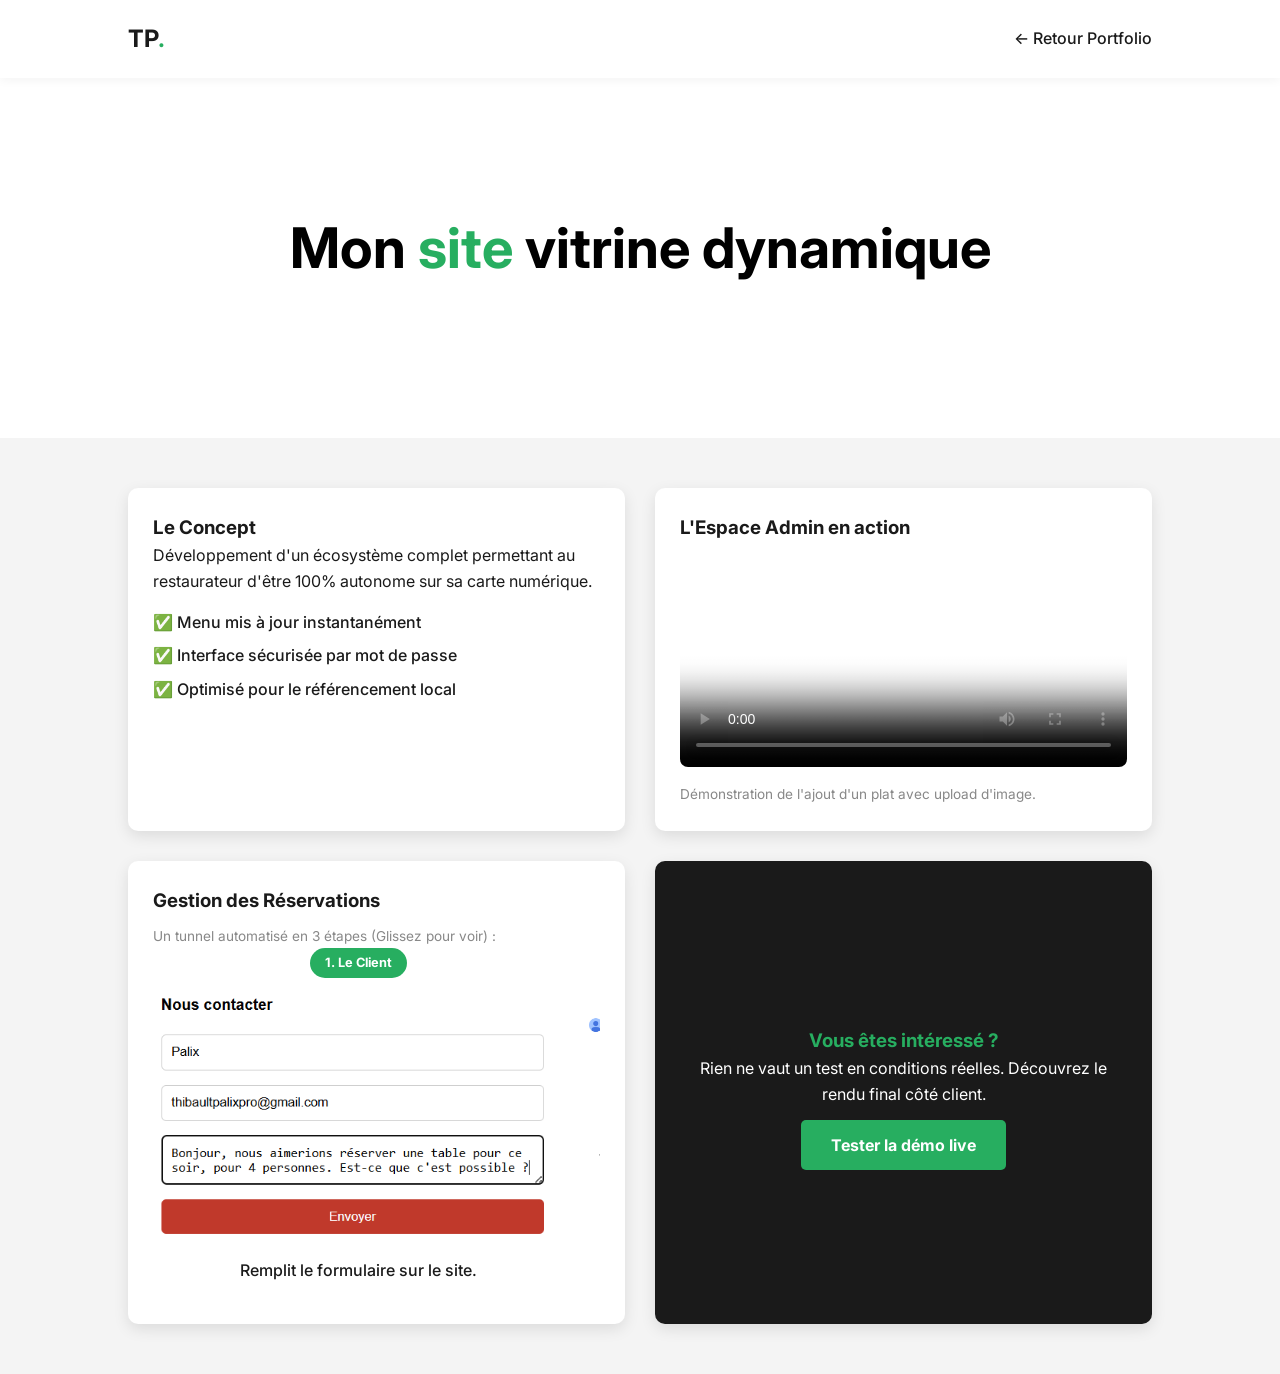
==== site-vitrine.html @ 6a7a67b1 "Update site-vitrine.html" ====
<!DOCTYPE html>
<html lang="fr">
<head>
    <meta charset="UTF-8">
    <meta name="viewport" content="width=device-width, initial-scale=1.0">
    <title>PALIX Thibault | Développeur de Solutions Web</title>
    <link rel="stylesheet" href="style.css">
    <link href="https://fonts.googleapis.com/css2?family=Inter:wght@400;700&display=swap" rel="stylesheet">
</head>
<body>

    <nav>
        <div class="logo">TP<span>.</span></div>
        <div class="links">
            <a href="index.html">← Retour Portfolio</a>
        </div>
    </nav>

    <header class="project-header">
        <h1>Mon <span>site</span> vitrine dynamique</h1>
        <!--<p>Une solution clé en main pour restaurateurs exigeants.</p>-->
    </header>

    <section class="container">
        <div class="grid-details">
            
            <div class="card detail-card">
                <div class="card-content">
                    <h3>Le Concept</h3>
                    <p>Développement d'un écosystème complet permettant au restaurateur d'être 100% autonome sur sa carte numérique.</p>
                    <ul class="features-list">
                        <li>✅ Menu mis à jour instantanément</li>
                        <li>✅ Interface sécurisée par mot de passe</li>
                        <li>✅ Optimisé pour le référencement local</li>
                    </ul>
                </div>
            </div>

            <div class="card detail-card">
                <div class="card-content">
                    <h3>L'Espace Admin en action</h3>
                    <div class="video-container">
                        <video controls poster="images/poster-video.jpg" style="width:100%; border-radius:8px;">
                            <source src="videos/demo-admin.mp4" type="video/mp4">
                            Votre navigateur ne supporte pas la vidéo.
                        </video>
                    </div>
                    <p class="small-text">Démonstration de l'ajout d'un plat avec upload d'image.</p>
                </div>
            </div>

            <div class="card detail-card">
                <div class="card-content">
                    <h3>Gestion des Réservations</h3>
                    <p class="small-text">Un tunnel automatisé en 3 étapes (Glissez pour voir) :</p>
                    
                    <div class="step-slider">
                        <div class="step">
                            <span class="step-badge">1. Le Client</span>
                            <img src="./image/formulaire-remplie.png" alt="Formulaire remplie" class="img-full" style="max-height: 350px;">
                            <p class="step-desc">Remplit le formulaire sur le site.</p>
                        </div>
                        
                        <div class="step">
                            <span class="step-badge">2. Le Restaurant</span>
                            <img src="./image/recu-restaurant.png" alt="Mail resto" class="img-full">
                            <p class="step-desc">Vous recevez une mail de réservation instantanée.</p>
                        </div>
                        
                        <div class="step">
                            <span class="step-badge">3. Le Client</span>
                            <img src="./image/recu-client.png" alt="Mail client" class="img-full">
                            <p class="step-desc">Le client est rassuré par un mail automatique.</p>
                        </div>
                    </div>
                </div>
            </div>

            <div class="card detail-card highlight-card">
                <div class="card-content">
                    <h3>Vous êtes intéressé ?</h3>
                    <p>Rien ne vaut un test en conditions réelles. Découvrez le rendu final côté client.</p>
                    <br>
                    <a href="https://test-ledelice.fr" target="_blank" class="cta">Tester la démo live</a>
                </div>
            </div>

        </div>
    </section>

</body>
</html>
---- style.css ----
:root {
    --primary: #27ae60;
    --dark: #1a1a1a;
    --light: #f4f4f4;
    --gray: #888;
}

* { margin: 0; padding: 0; box-sizing: border-box; }
body { font-family: 'Inter', sans-serif; line-height: 1.6; color: var(--dark); background: var(--light); scroll-behavior: smooth; }

/* Navigation */
nav { display: flex; justify-content: space-between; align-items: center; padding: 20px 10%; background: white; position: sticky; top: 0; z-index: 1000; box-shadow: 0 2px 10px rgba(0,0,0,0.05); }
.logo { font-size: 1.5rem; font-weight: bold; }
.logo span { color: var(--primary); }
.links a { text-decoration: none; color: var(--dark); margin-left: 20px; font-weight: 500; }
.btn-contact { background: var(--dark); color: white !important; padding: 10px 20px; border-radius: 5px; }

/* Hero Section */
header { height: 80vh; display: flex; align-items: center; justify-content: center; text-align: center; background: white; padding: 0 10%; }
.hero h1 { font-size: 3.5rem; margin-bottom: 20px; max-width: 800px; }
.hero h1 span { color: var(--primary); }
.hero p { font-size: 1.2rem; color: var(--gray); max-width: 600px; margin: 0 auto 30px; }
.cta { background: var(--primary); color: white; padding: 15px 30px; text-decoration: none; border-radius: 5px; font-weight: bold; }

/* Grille de projets */
#projets { padding: 100px 10%; }
h2 { font-size: 2.5rem; margin-bottom: 50px; text-align: center; }
.grid {display: grid; grid-template-columns: repeat(2, 1fr); gap: 30px; padding: 20px; }
.card { background: white; border-radius: 10px; overflow: hidden; transition: transform 0.3s; box-shadow: 0 5px 15px rgba(0,0,0,0.1); }
.card:hover { transform: translateY(-10px); }
.card-img { height: 200px; background-size: cover; background-position: center; background-color: #ddd; }
.card-content { padding: 25px; }
.tags { margin: 15px 0; }
.tags span { font-size: 0.8rem; background: #eee; padding: 4px 10px; border-radius: 20px; margin-right: 5px; color: var(--gray); }
.view-project { color: var(--primary); text-decoration: none; font-weight: bold; }

/* Services */
#services { background: var(--dark); color: white; padding: 100px 10%; }
.services-container { display: flex; justify-content: space-around; flex-wrap: wrap; text-align: center; }
.service { flex: 1; min-width: 250px; padding: 20px; }
.service .icon { font-size: 3rem; margin-bottom: 20px; }



/*--------- PAGE SITE VITRINE -------------------*/
.container {padding: 50px 10%; background: var(--light); }
.grid-details {display: grid; grid-template-columns: repeat(2, 1fr); gap: 30px; }

/* Header */
.project-header {height: 40vh !important; display: flex; align-items: center; justify-content: center; text-align: center; background: white; padding: 0 10%;
    color: black; }
.project-header h1 { font-size: 3.5rem; margin-bottom: 20px; max-width: 800px; }
.project-header h1 span { color: var(--primary); }

/* Card description*/
.features-list {list-style: none; margin-top: 15px; }
.features-list li {margin-bottom: 8px; font-weight: 500; }

/* Card lien vers site*/
.highlight-card {background: var(--dark) !important; color: white; text-align: center; display: flex; align-items: center; justify-content: center; }
.highlight-card h3 { color: var(--primary); }

.small-text {
    font-size: 0.85rem;
    color: var(--gray);
    margin-top: 10px;
}


/* Card formulaire */
.step-slider {
    display: flex;
    overflow-x: auto; /* Active le scroll horizontal */
    gap: 20px;
    padding-bottom: 15px;
    scroll-snap-type: x mandatory; 
    scrollbar-width: thin; /* Pour Firefox */
    align-items: flex-start
}

/* Personnalisation de la barre de défilement (Chrome/Safari) */
.step-slider::-webkit-scrollbar {
    height: 6px;
}
.step-slider::-webkit-scrollbar-thumb {
    background: var(--primary);
    border-radius: 10px;
}

/* Chaque étape prend 85% de la largeur de la carte */
.step {
    flex: 0 0 92%; /* Ne grandit pas, ne rétrécit pas, fait 92% de large */
    flex-shrink: 0; /* FORCE la largeur, empêche l'écrasement */
    display: flex;
    flex-direction: column;
    align-items: center;
    justify-content: flex-start; /* Aligne tout en haut */
    height: auto; /* Laisse la carte s'agrandir selon l'image */
}

.img-full {
    width: 100%; /* Prend toute la largeur de la carte .step */
    height: auto; /* CALCULE LA HAUTEUR PROPORTIONNELLEMENT */
    flex-shrink: 0; /* Interdiction de réduire la hauteur */
    object-fit: contain; 
}

.step-badge {
    display: inline-block;
    margin-bottom: 15px;
    background: var(--primary);
    color: white;
    padding: 5px 15px;
    border-radius: 20px;
    font-size: 0.8rem;
    font-weight: bold;
}

.step-desc {
    margin-top: 15px;
    font-weight: 500;
    color: var(--dark);
}





/*Footer*/
footer { text-align: center; padding: 50px; color: var(--gray); font-size: 0.9rem; }








/* Responsive */
@media (max-width: 768px) {
    .hero h1 { font-size: 2.2rem; }
}
@media (max-width: 768px) {
    .grid {
        /* Sur téléphone, on repasse à 1 seule colonne */
        grid-template-columns: 1fr;
    }
}


/* Version Mobile : on empile les étapes */
@media (max-width: 600px) {
    .step-gallery {
        grid-template-columns: 1fr;
    }
    .img-step {
        height: auto;
    }
}

/* Responsive : Tout en 1 colonne sur mobile */
@media (max-width: 900px) {
    .grid-details {
        grid-template-columns: 1fr;
    }
}
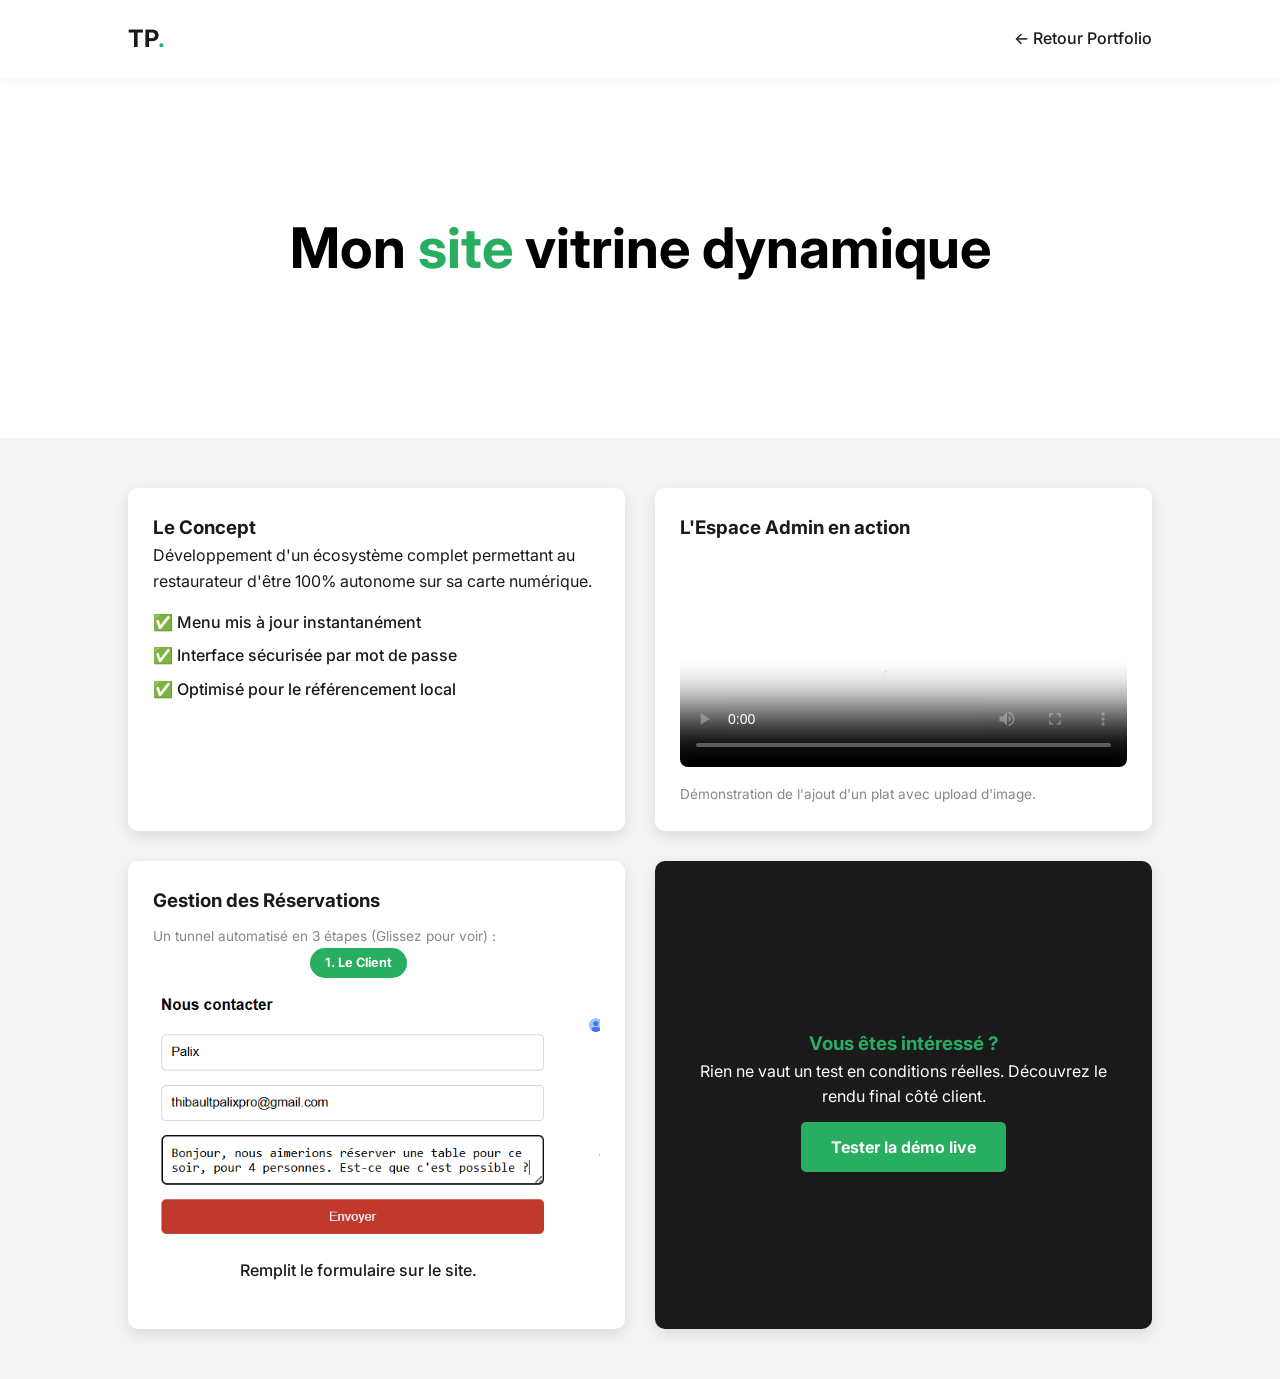
==== commit 51208690: "Update site-vitrine.html" ====
--- a/site-vitrine.html
+++ b/site-vitrine.html
@@ -57,7 +57,7 @@
                     <div class="step-slider">
                         <div class="step">
                             <span class="step-badge">1. Le Client</span>
-                            <img src="./image/formulaire-remplie.png" alt="Formulaire remplie" class="img-full" style="max-height: 350px;">
+                            <img src="./image/formulaire-remplie.png" alt="Formulaire remplie" class="img-full">
                             <p class="step-desc">Remplit le formulaire sur le site.</p>
                         </div>
                         
--- a/style.css
+++ b/style.css
@@ -70,13 +70,14 @@
 /* Card formulaire */
 .step-slider {
     display: flex;
-    overflow-x: auto; /* Active le scroll horizontal */
+    overflow-x: auto;
     gap: 20px;
-    padding-bottom: 15px;
+    padding-bottom: 20px; 
     scroll-snap-type: x mandatory; 
-    scrollbar-width: thin; /* Pour Firefox */
-    align-items: flex-start
+    scrollbar-width: thin;
+    align-items: flex-start;
 }
+
 
 /* Personnalisation de la barre de défilement (Chrome/Safari) */
 .step-slider::-webkit-scrollbar {
@@ -99,10 +100,12 @@
 }
 
 .img-full {
-    width: 100%; /* Prend toute la largeur de la carte .step */
-    height: auto; /* CALCULE LA HAUTEUR PROPORTIONNELLEMENT */
-    flex-shrink: 0; /* Interdiction de réduire la hauteur */
+    width: 100%; 
+    height: auto !important; /* Le !important force le ratio naturel */
+    max-height: none !important; /* On enlève toute limite de hauteur */
+    display: block;
     object-fit: contain; 
+    flex-shrink: 0;
 }
 
 .step-badge {
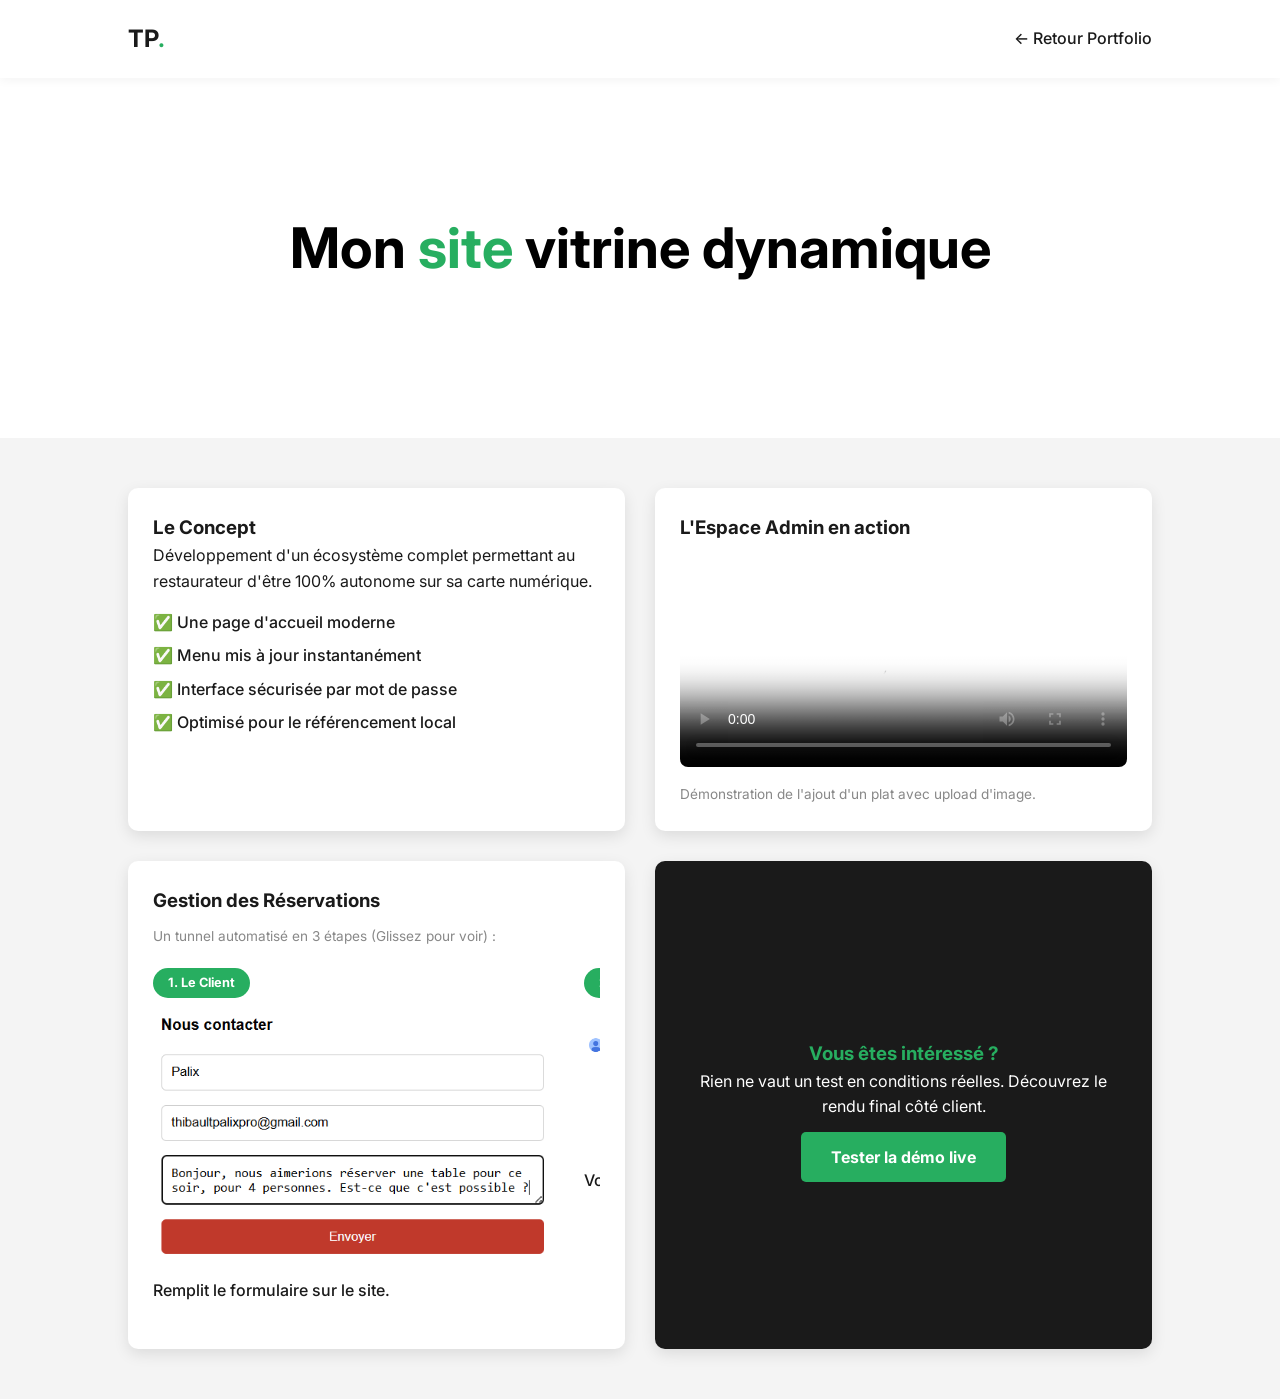
==== commit 8ee05576: "Update site-vitrine.html" ====
--- a/site-vitrine.html
+++ b/site-vitrine.html
@@ -29,6 +29,7 @@
                     <h3>Le Concept</h3>
                     <p>Développement d'un écosystème complet permettant au restaurateur d'être 100% autonome sur sa carte numérique.</p>
                     <ul class="features-list">
+                        <li>✅ Une page d'accueil moderne</li>
                         <li>✅ Menu mis à jour instantanément</li>
                         <li>✅ Interface sécurisée par mot de passe</li>
                         <li>✅ Optimisé pour le référencement local</li>
--- a/style.css
+++ b/style.css
@@ -69,13 +69,15 @@
 
 /* Card formulaire */
 .step-slider {
-    display: flex;
-    overflow-x: auto;
+    display: flex !important;
+    flex-direction: row !important;
+    overflow-x: auto !important;
+    overflow-y: hidden !important; /* Empêche le scroll vertical interne */
     gap: 20px;
-    padding-bottom: 20px; 
-    scroll-snap-type: x mandatory; 
-    scrollbar-width: thin;
-    align-items: flex-start;
+    padding: 20px 0;
+    scroll-snap-type: x mandatory;
+    align-items: flex-start !important; /* Aligne en haut, ne force pas la hauteur */
+    min-height: min-content; /* S'adapte au contenu le plus haut */
 }
 
 
@@ -90,22 +92,21 @@
 
 /* Chaque étape prend 85% de la largeur de la carte */
 .step {
-    flex: 0 0 92%; /* Ne grandit pas, ne rétrécit pas, fait 92% de large */
-    flex-shrink: 0; /* FORCE la largeur, empêche l'écrasement */
-    display: flex;
-    flex-direction: column;
-    align-items: center;
-    justify-content: flex-start; /* Aligne tout en haut */
-    height: auto; /* Laisse la carte s'agrandir selon l'image */
+    flex: 0 0 92% !important;
+    flex-shrink: 0 !important;
+    display: block !important; /* On enlève le flex interne pour tester */
+    height: auto !important; 
+    min-height: 100px;
+    background: #fff;
+    scroll-snap-align: center;
 }
 
 .img-full {
-    width: 100%; 
-    height: auto !important; /* Le !important force le ratio naturel */
-    max-height: none !important; /* On enlève toute limite de hauteur */
-    display: block;
-    object-fit: contain; 
-    flex-shrink: 0;
+    width: 100% !important;
+    height: auto !important; /* Crucial pour garder le ratio */
+    display: block !important;
+    object-fit: contain !important;
+    max-height: none !important; /* On fait sauter toutes les limites */
 }
 
 .step-badge {
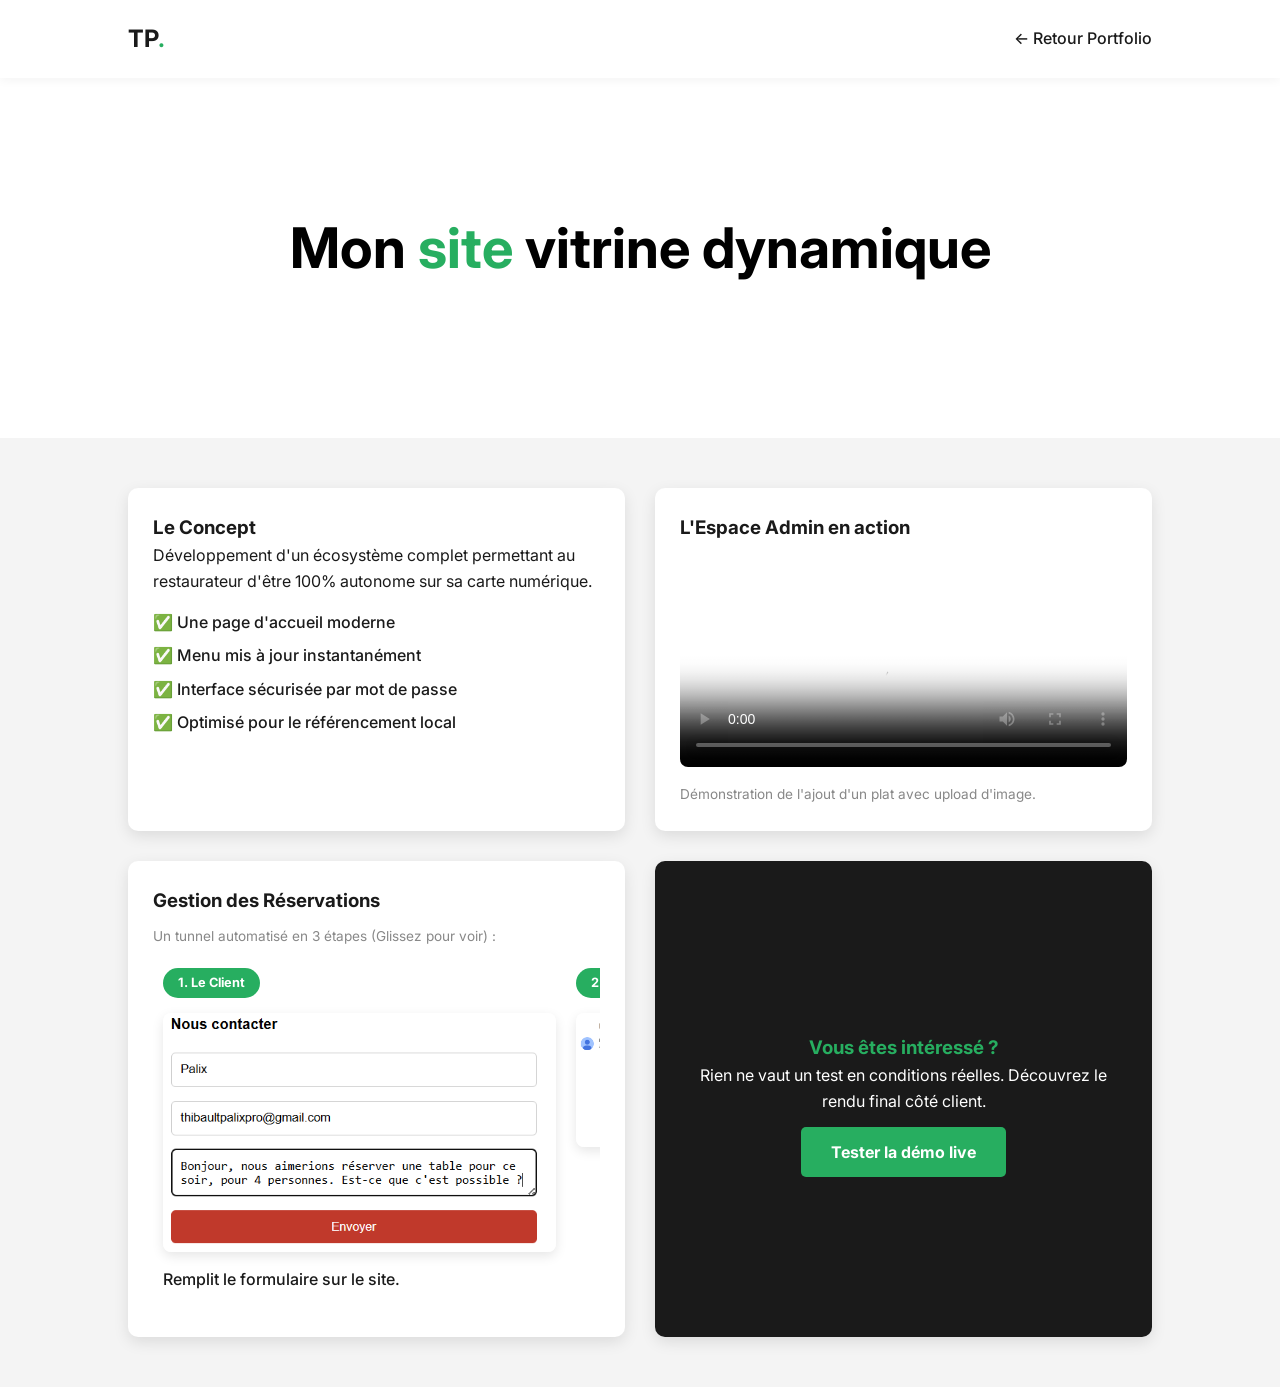
==== commit 007207e4: "Update site-vitrine.html" ====
--- a/site-vitrine.html
+++ b/site-vitrine.html
@@ -65,7 +65,7 @@
                         <div class="step">
                             <span class="step-badge">2. Le Restaurant</span>
                             <img src="./image/recu-restaurant.png" alt="Mail resto" class="img-full">
-                            <p class="step-desc">Vous recevez une mail de réservation instantanée.</p>
+                           <!-- <p class="step-desc">Vous recevez une mail de réservation instantanée.</p>-->
                         </div>
                         
                         <div class="step">
--- a/style.css
+++ b/style.css
@@ -68,46 +68,42 @@
 
 
 /* Card formulaire */
+/* Le bandeau de défilement */
 .step-slider {
     display: flex !important;
     flex-direction: row !important;
     overflow-x: auto !important;
-    overflow-y: hidden !important; /* Empêche le scroll vertical interne */
+    overflow-y: hidden !important;
     gap: 20px;
-    padding: 20px 0;
+    padding: 20px 10px;
+    align-items: flex-start !important; /* IMPORTANT : aligne en haut, laisse pendre le bas */
     scroll-snap-type: x mandatory;
-    align-items: flex-start !important; /* Aligne en haut, ne force pas la hauteur */
-    min-height: min-content; /* S'adapte au contenu le plus haut */
 }
 
-
-/* Personnalisation de la barre de défilement (Chrome/Safari) */
-.step-slider::-webkit-scrollbar {
-    height: 6px;
-}
-.step-slider::-webkit-scrollbar-thumb {
-    background: var(--primary);
-    border-radius: 10px;
-}
-
-/* Chaque étape prend 85% de la largeur de la carte */
+/* Chaque étape (le bloc avec le badge + l'image) */
 .step {
     flex: 0 0 92% !important;
     flex-shrink: 0 !important;
-    display: block !important; /* On enlève le flex interne pour tester */
-    height: auto !important; 
-    min-height: 100px;
+    height: auto !important; /* Laisse la hauteur s'adapter à l'image */
+    display: block !important;
     background: #fff;
     scroll-snap-align: center;
 }
 
+/* L'image elle-même */
 .img-full {
+    display: block !important;
     width: 100% !important;
-    height: auto !important; /* Crucial pour garder le ratio */
-    display: block !important;
+    height: auto !important; /* FORCE LE RATIO NATUREL */
+    max-height: none !important; /* AUCUNE LIMITE DE HAUTEUR */
     object-fit: contain !important;
-    max-height: none !important; /* On fait sauter toutes les limites */
+    border-radius: 8px;
+    box-shadow: 0 4px 12px rgba(0,0,0,0.1);
 }
+
+/* On cache la scrollbar moche pour plus de clarté */
+.step-slider::-webkit-scrollbar { height: 6px; }
+.step-slider::-webkit-scrollbar-thumb { background: #27ae60; border-radius: 10px; }
 
 .step-badge {
     display: inline-block;
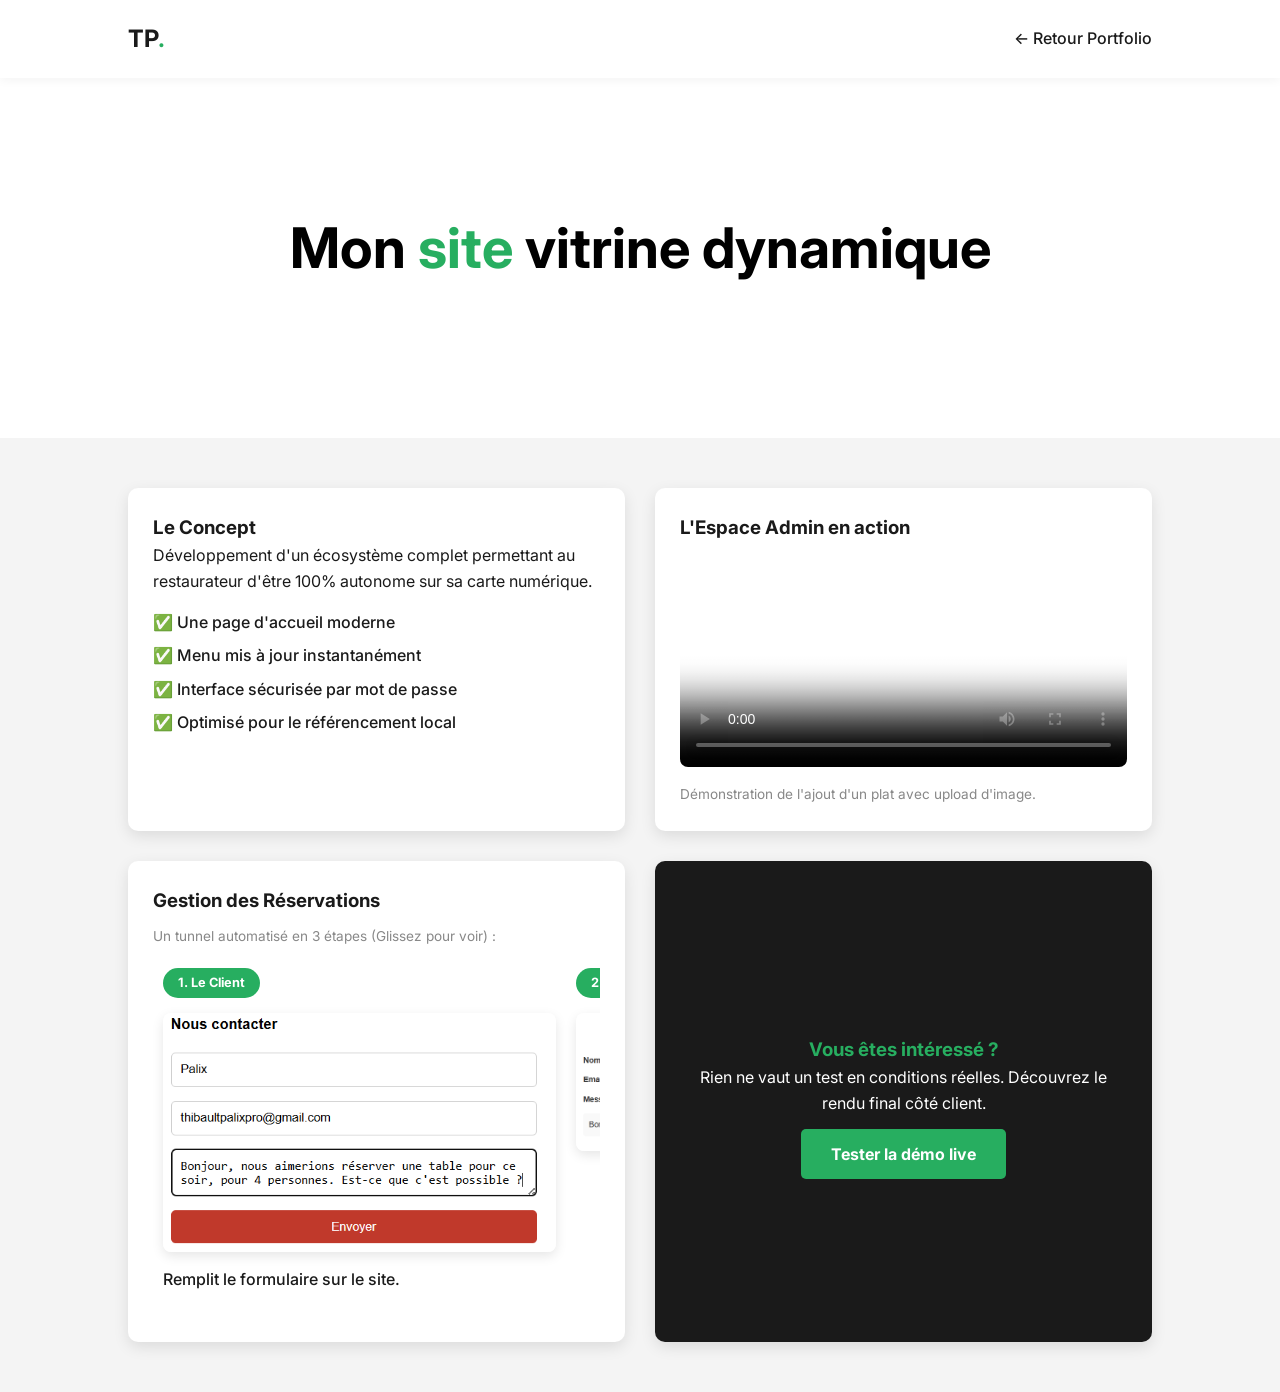
==== commit 67d2b2b1: "Update site-vitrine.html" ====
--- a/site-vitrine.html
+++ b/site-vitrine.html
@@ -64,13 +64,12 @@
                         
                         <div class="step">
                             <span class="step-badge">2. Le Restaurant</span>
-                            <img src="./image/recu-restaurant.png" alt="Mail resto" class="img-full">
-                           <!-- <p class="step-desc">Vous recevez une mail de réservation instantanée.</p>-->
+                            <img src="./image/recu-restaurantt.png" alt="Mail resto" class="img-full">
                         </div>
                         
                         <div class="step">
                             <span class="step-badge">3. Le Client</span>
-                            <img src="./image/recu-client.png" alt="Mail client" class="img-full">
+                            <img src="./image/recu-clientt.png" alt="Mail client" class="img-full">
                             <p class="step-desc">Le client est rassuré par un mail automatique.</p>
                         </div>
                     </div>
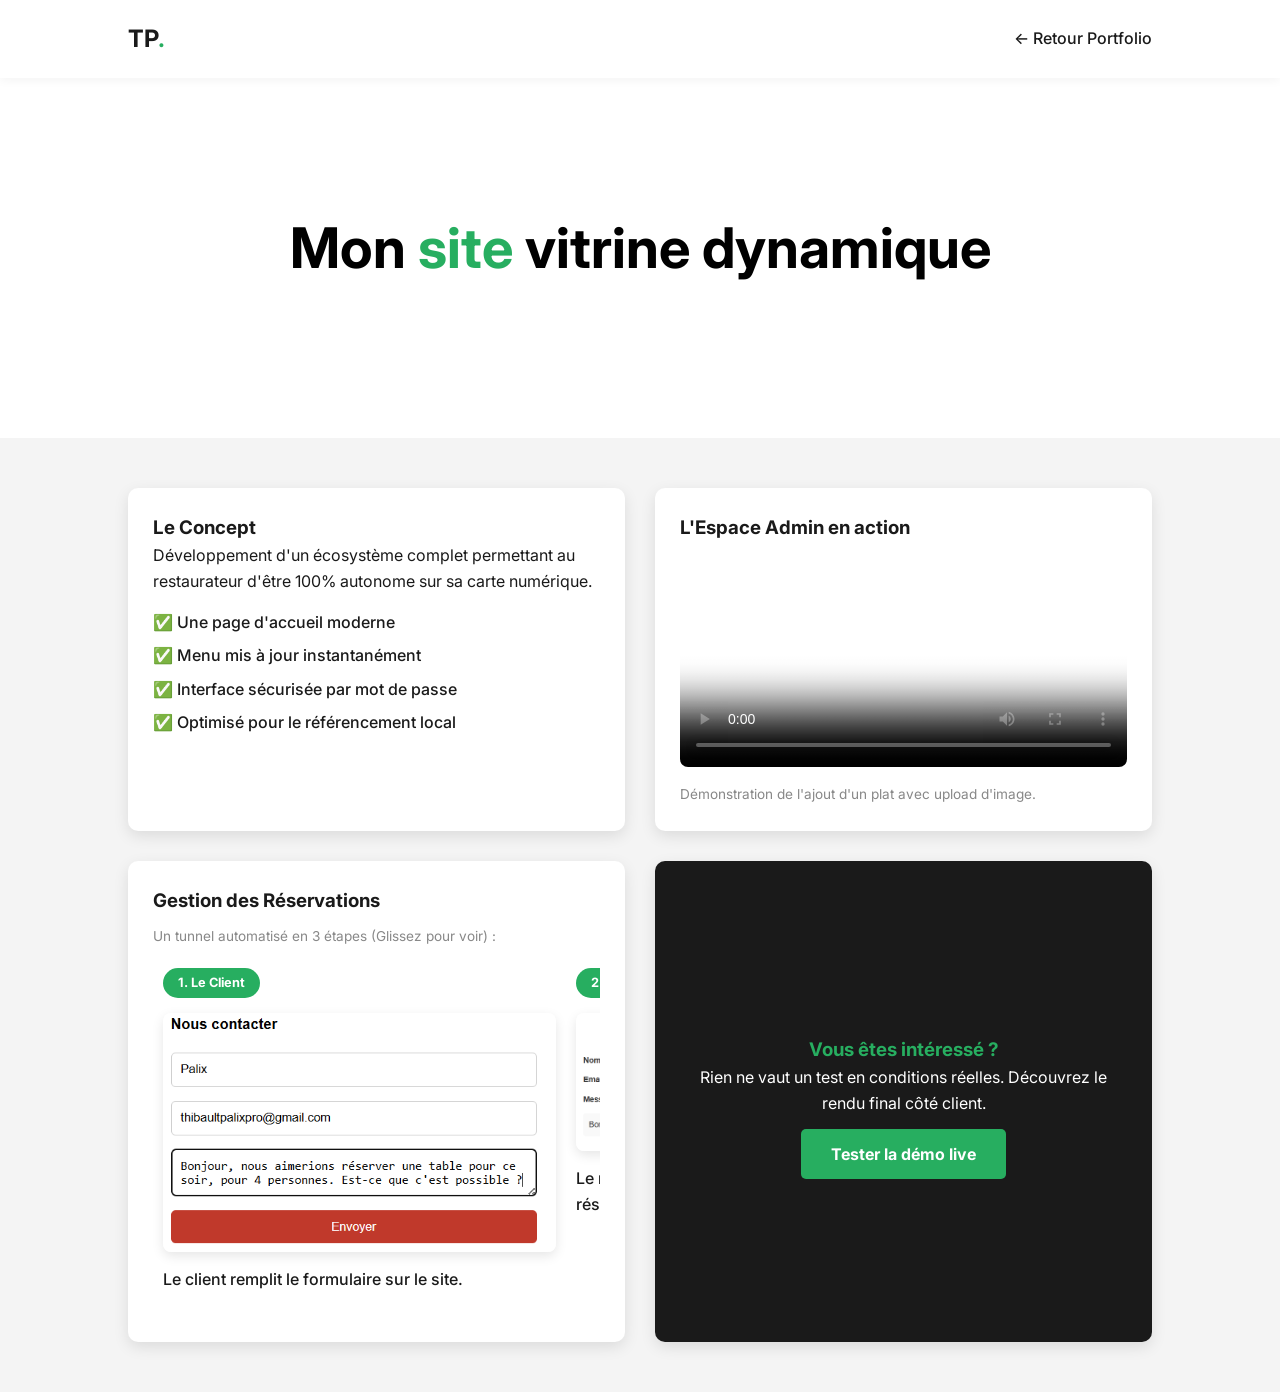
==== commit ce1d346f: "Update site-vitrine.html" ====
--- a/site-vitrine.html
+++ b/site-vitrine.html
@@ -59,12 +59,13 @@
                         <div class="step">
                             <span class="step-badge">1. Le Client</span>
                             <img src="./image/formulaire-remplie.png" alt="Formulaire remplie" class="img-full">
-                            <p class="step-desc">Remplit le formulaire sur le site.</p>
+                            <p class="step-desc">Le client remplit le formulaire sur le site.</p>
                         </div>
                         
                         <div class="step">
                             <span class="step-badge">2. Le Restaurant</span>
                             <img src="./image/recu-restaurantt.png" alt="Mail resto" class="img-full">
+                            <p class="step-desc">Le restaurant est informé de la demande de réservation</p>
                         </div>
                         
                         <div class="step">
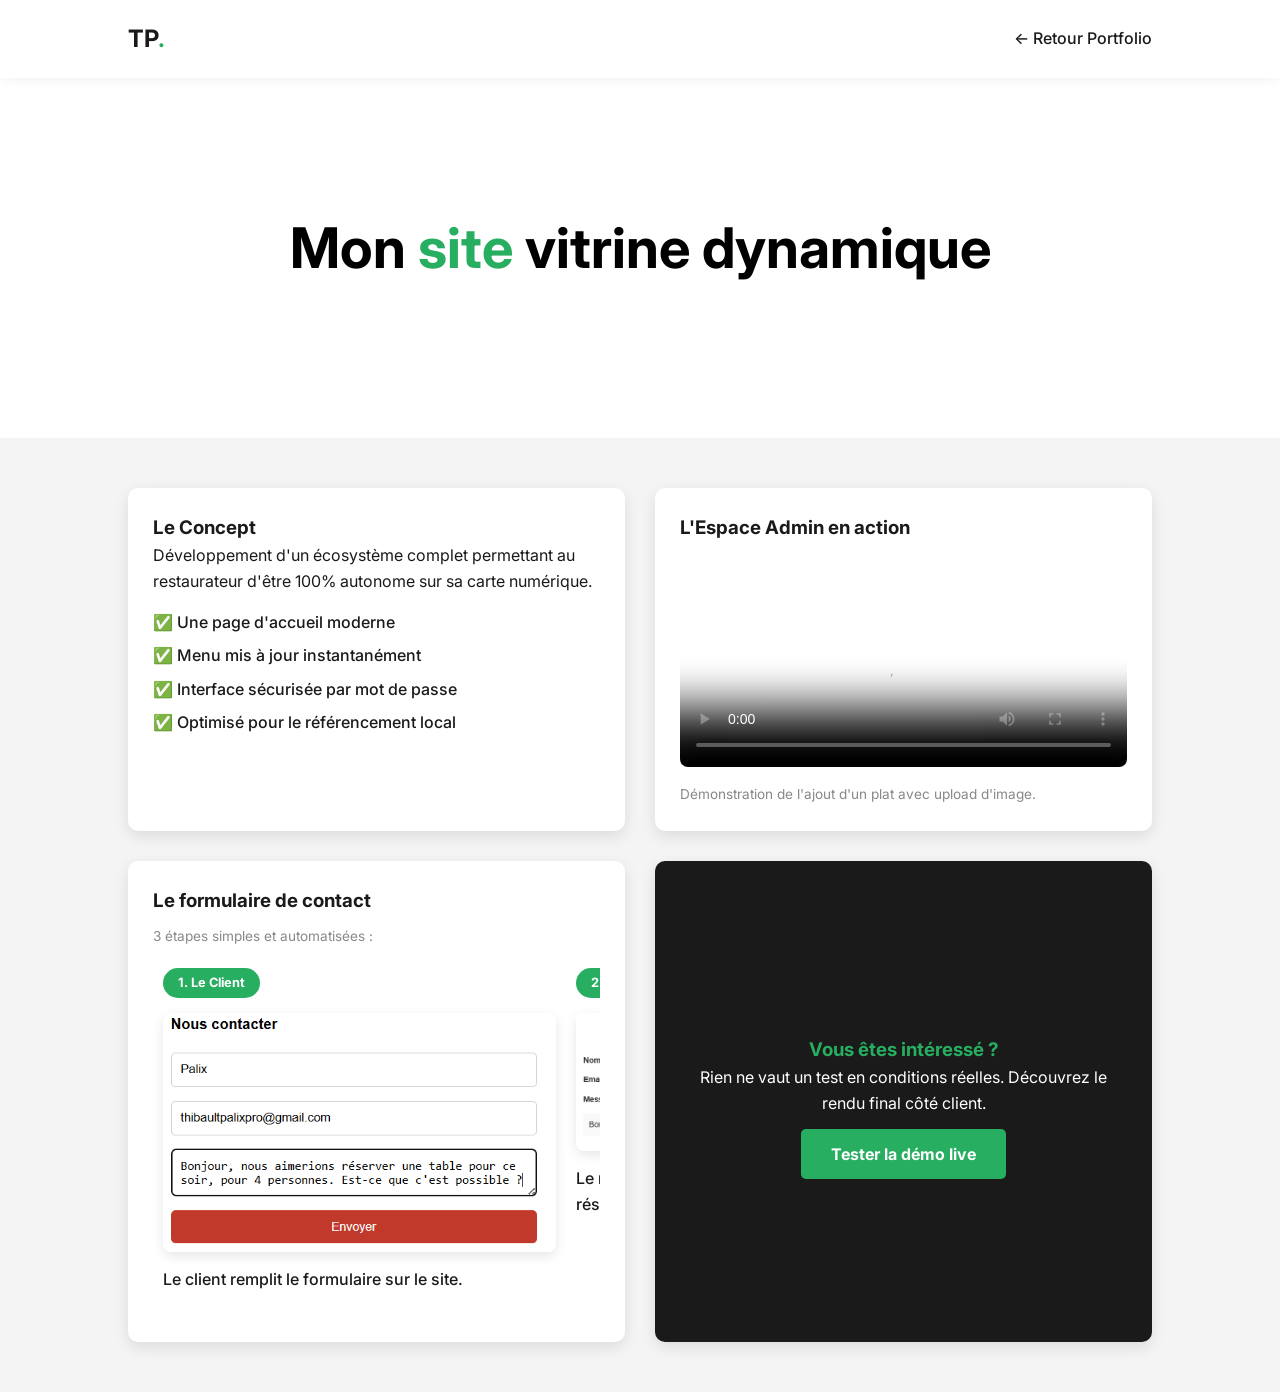
==== commit bfb2ca7b: "Update site-vitrine.html" ====
--- a/site-vitrine.html
+++ b/site-vitrine.html
@@ -18,7 +18,6 @@
 
     <header class="project-header">
         <h1>Mon <span>site</span> vitrine dynamique</h1>
-        <!--<p>Une solution clé en main pour restaurateurs exigeants.</p>-->
     </header>
 
     <section class="container">
@@ -52,8 +51,8 @@
 
             <div class="card detail-card">
                 <div class="card-content">
-                    <h3>Gestion des Réservations</h3>
-                    <p class="small-text">Un tunnel automatisé en 3 étapes (Glissez pour voir) :</p>
+                    <h3>Le formulaire de contact</h3>
+                    <p class="small-text">3 étapes simples et automatisées :</p>
                     
                     <div class="step-slider">
                         <div class="step">
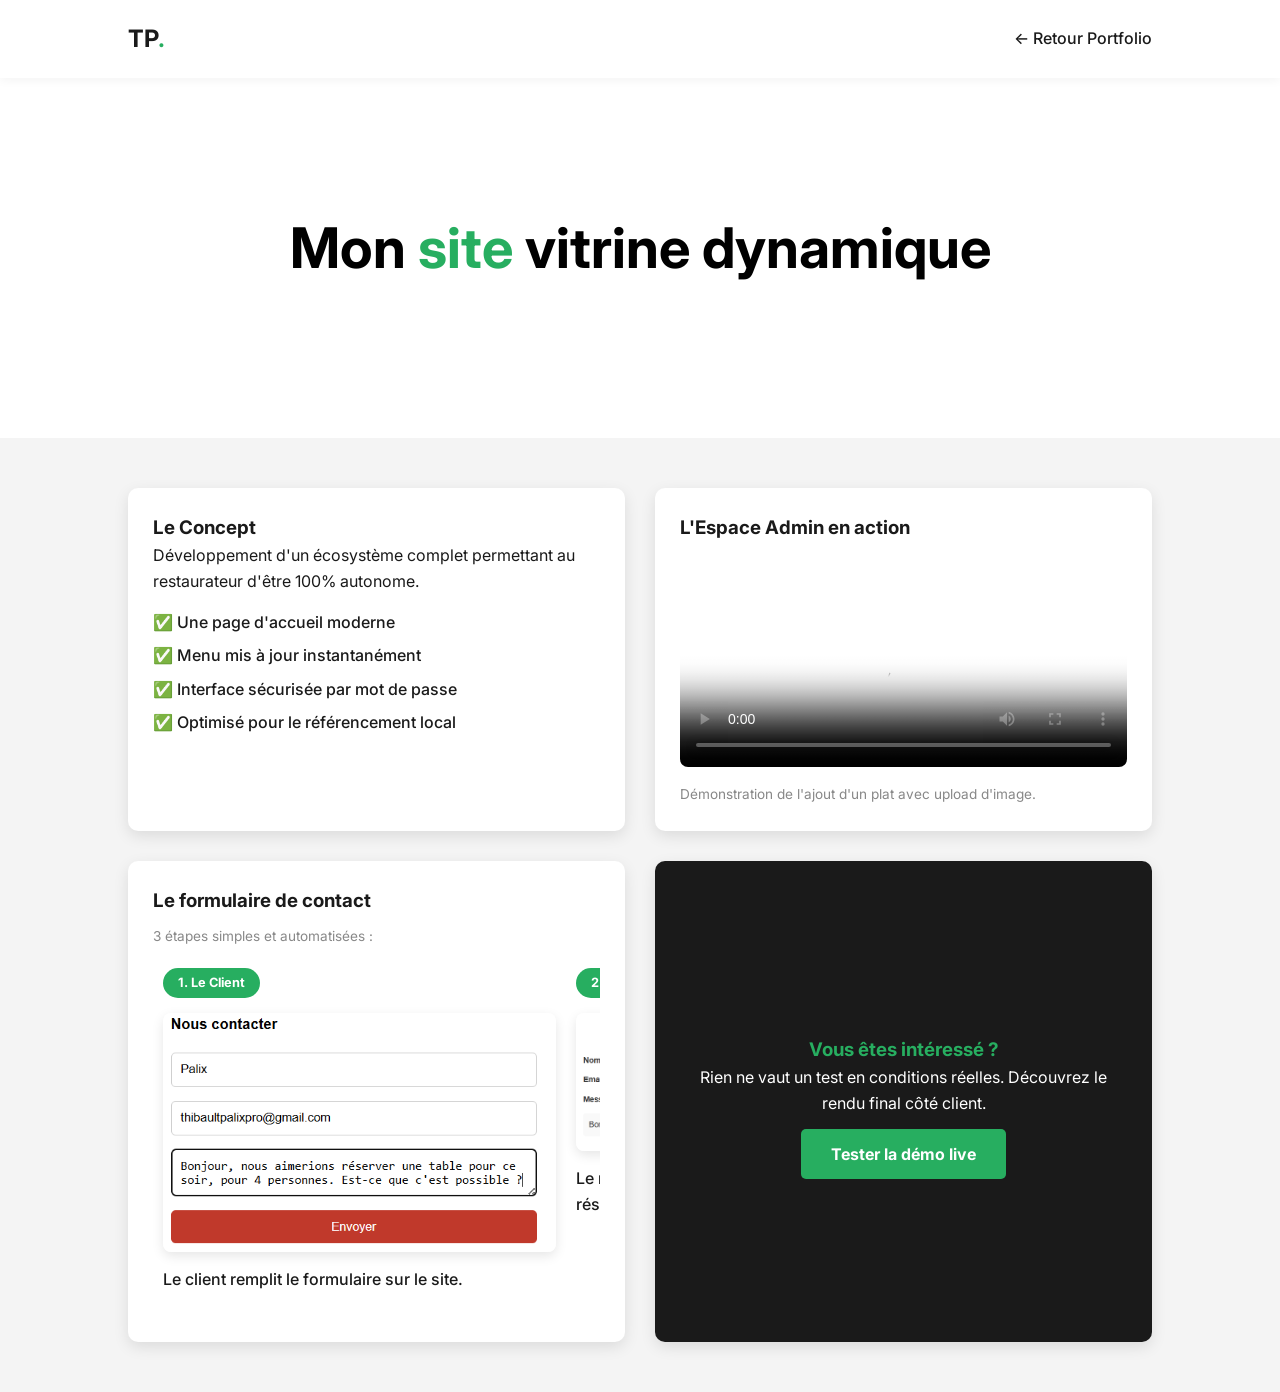
==== commit 5f3622be: "Update site-vitrine.html" ====
--- a/site-vitrine.html
+++ b/site-vitrine.html
@@ -26,7 +26,7 @@
             <div class="card detail-card">
                 <div class="card-content">
                     <h3>Le Concept</h3>
-                    <p>Développement d'un écosystème complet permettant au restaurateur d'être 100% autonome sur sa carte numérique.</p>
+                    <p>Développement d'un écosystème complet permettant au restaurateur d'être 100% autonome.</p>
                     <ul class="features-list">
                         <li>✅ Une page d'accueil moderne</li>
                         <li>✅ Menu mis à jour instantanément</li>
--- a/style.css
+++ b/style.css
@@ -14,6 +14,8 @@
 .logo span { color: var(--primary); }
 .links a { text-decoration: none; color: var(--dark); margin-left: 20px; font-weight: 500; }
 .btn-contact { background: var(--dark); color: white !important; padding: 10px 20px; border-radius: 5px; }
+
+/*--------- PAGE PRINCIPAL -------------------*/
 
 /* Hero Section */
 header { height: 80vh; display: flex; align-items: center; justify-content: center; text-align: center; background: white; padding: 0 10%; }
@@ -40,8 +42,6 @@
 .service { flex: 1; min-width: 250px; padding: 20px; }
 .service .icon { font-size: 3rem; margin-bottom: 20px; }
 
-
-
 /*--------- PAGE SITE VITRINE -------------------*/
 .container {padding: 50px 10%; background: var(--light); }
 .grid-details {display: grid; grid-template-columns: repeat(2, 1fr); gap: 30px; }
@@ -59,81 +59,22 @@
 /* Card lien vers site*/
 .highlight-card {background: var(--dark) !important; color: white; text-align: center; display: flex; align-items: center; justify-content: center; }
 .highlight-card h3 { color: var(--primary); }
-
-.small-text {
-    font-size: 0.85rem;
-    color: var(--gray);
-    margin-top: 10px;
-}
-
+.small-text {font-size: 0.85rem; color: var(--gray); margin-top: 10px; }
 
 /* Card formulaire */
-/* Le bandeau de défilement */
-.step-slider {
-    display: flex !important;
-    flex-direction: row !important;
-    overflow-x: auto !important;
-    overflow-y: hidden !important;
-    gap: 20px;
-    padding: 20px 10px;
-    align-items: flex-start !important; /* IMPORTANT : aligne en haut, laisse pendre le bas */
-    scroll-snap-type: x mandatory;
-}
-
-/* Chaque étape (le bloc avec le badge + l'image) */
-.step {
-    flex: 0 0 92% !important;
-    flex-shrink: 0 !important;
-    height: auto !important; /* Laisse la hauteur s'adapter à l'image */
-    display: block !important;
-    background: #fff;
-    scroll-snap-align: center;
-}
-
-/* L'image elle-même */
-.img-full {
-    display: block !important;
-    width: 100% !important;
-    height: auto !important; /* FORCE LE RATIO NATUREL */
-    max-height: none !important; /* AUCUNE LIMITE DE HAUTEUR */
-    object-fit: contain !important;
-    border-radius: 8px;
-    box-shadow: 0 4px 12px rgba(0,0,0,0.1);
-}
-
-/* On cache la scrollbar moche pour plus de clarté */
+.step-slider {display: flex !important; flex-direction: row !important; overflow-x: auto !important; overflow-y: hidden !important; gap: 20px; padding: 20px 10px;
+    align-items: flex-start !important; scroll-snap-type: x mandatory; }
+.step {flex: 0 0 92% !important; flex-shrink: 0 !important; height: auto !important; display: block !important; background: #fff; scroll-snap-align: center; }
+.img-full {display: block !important; width: 100% !important; height: auto !important; max-height: none !important; object-fit: contain !important;
+    border-radius: 8px; box-shadow: 0 4px 12px rgba(0,0,0,0.1); }
 .step-slider::-webkit-scrollbar { height: 6px; }
 .step-slider::-webkit-scrollbar-thumb { background: #27ae60; border-radius: 10px; }
-
-.step-badge {
-    display: inline-block;
-    margin-bottom: 15px;
-    background: var(--primary);
-    color: white;
-    padding: 5px 15px;
-    border-radius: 20px;
-    font-size: 0.8rem;
-    font-weight: bold;
-}
-
-.step-desc {
-    margin-top: 15px;
-    font-weight: 500;
-    color: var(--dark);
-}
-
-
-
-
+.step-badge {display: inline-block; margin-bottom: 15px; background: var(--primary); color: white; padding: 5px 15px; border-radius: 20px; font-size: 0.8rem;
+    font-weight: bold; }
+.step-desc {margin-top: 15px; font-weight: 500; color: var(--dark); }
 
 /*Footer*/
 footer { text-align: center; padding: 50px; color: var(--gray); font-size: 0.9rem; }
-
-
-
-
-
-
 
 
 /* Responsive */
@@ -142,13 +83,10 @@
 }
 @media (max-width: 768px) {
     .grid {
-        /* Sur téléphone, on repasse à 1 seule colonne */
         grid-template-columns: 1fr;
     }
 }
 
-
-/* Version Mobile : on empile les étapes */
 @media (max-width: 600px) {
     .step-gallery {
         grid-template-columns: 1fr;
@@ -156,9 +94,11 @@
     .img-step {
         height: auto;
     }
+    nav {
+        padding: 20px 5px;
+    }
 }
 
-/* Responsive : Tout en 1 colonne sur mobile */
 @media (max-width: 900px) {
     .grid-details {
         grid-template-columns: 1fr;
